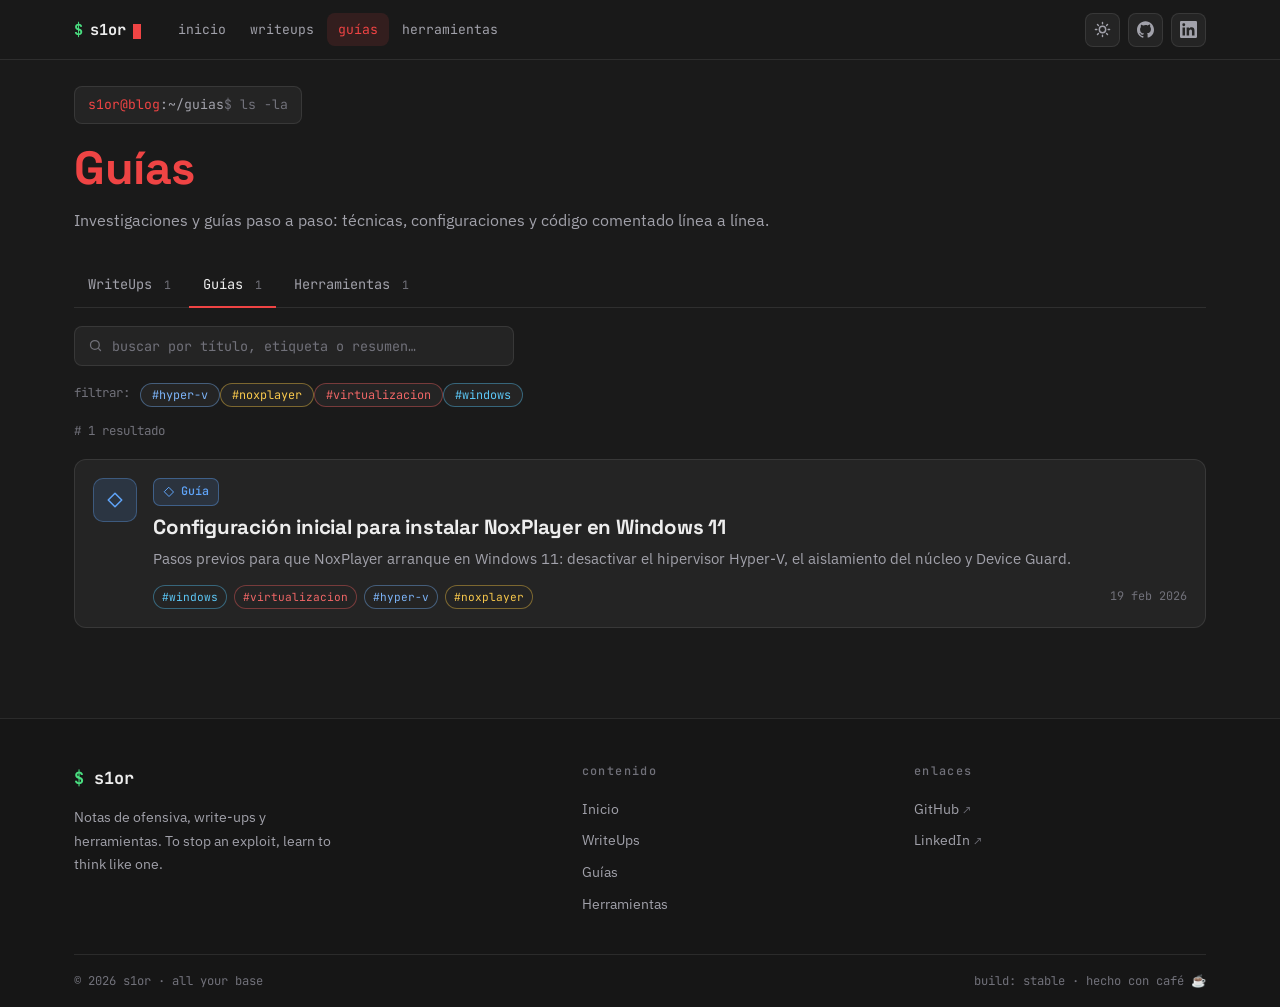
==== guides.html @ 3f30e808 "toda la pagina inicial sin modificaciones" ====
<!DOCTYPE html>
<html lang="es" data-theme="dark">
<head>
  <meta charset="UTF-8">
  <meta name="viewport" content="width=device-width, initial-scale=1">
  <title>Guías · s1or</title>
  <meta name="description" content="Guías e investigaciones de seguridad.">
  <link rel="icon" type="image/svg+xml" href="assets/icons/favicon.svg">
  <script>(function(){try{var t=localStorage.getItem('blog-theme');document.documentElement.setAttribute('data-theme',t||'dark');}catch(e){}})();</script>
  <link rel="preconnect" href="https://fonts.googleapis.com">
  <link rel="preconnect" href="https://fonts.gstatic.com" crossorigin>
  <link href="https://fonts.googleapis.com/css2?family=Space+Grotesk:wght@500;600;700&family=IBM+Plex+Sans:wght@400;500;600&family=JetBrains+Mono:wght@400;500;700&display=swap" rel="stylesheet">
  <link rel="stylesheet" href="css/theme.css">
  <link rel="stylesheet" href="css/components.css">
  <link rel="stylesheet" href="css/animations.css">
</head>
<body data-page="guides">

  <header class="site-header">
    <div class="wrap">
      <a class="brand" href="index.html"><span class="brand__dollar">$</span><b>s1or</b><span class="brand__cursor"></span></a>
      <nav class="nav">
        <a href="index.html" data-page="home">inicio</a>
        <a href="writeups.html" data-page="writeups">writeups</a>
        <a href="guides.html" data-page="guides">guías</a>
        <a href="tools.html" data-page="tools">herramientas</a>
      </nav>
      <div class="header-tools">
        
        <button class="icon-btn theme-toggle" data-theme-toggle aria-label="Cambiar tema"><svg class="ico-moon" viewBox="0 0 24 24" fill="none" stroke="currentColor" stroke-width="2" stroke-linecap="round" stroke-linejoin="round"><path d="M21 12.8A9 9 0 1 1 11.2 3 7 7 0 0 0 21 12.8z"/></svg><svg class="ico-sun" viewBox="0 0 24 24" fill="none" stroke="currentColor" stroke-width="2" stroke-linecap="round" stroke-linejoin="round"><circle cx="12" cy="12" r="4.5"/><path d="M12 2v2M12 20v2M4.9 4.9l1.4 1.4M17.7 17.7l1.4 1.4M2 12h2M20 12h2M4.9 19.1l1.4-1.4M17.7 6.3l1.4-1.4"/></svg></button>
        <a class="icon-btn" href="https://github.com/" target="_blank" rel="noopener" aria-label="GitHub"><svg viewBox="0 0 24 24" fill="currentColor" aria-hidden="true"><path d="M12 .297c-6.63 0-12 5.373-12 12 0 5.303 3.438 9.8 8.205 11.385.6.113.82-.258.82-.577 0-.285-.01-1.04-.015-2.04-3.338.724-4.042-1.61-4.042-1.61-.546-1.387-1.333-1.756-1.333-1.756-1.089-.745.083-.729.083-.729 1.205.084 1.839 1.237 1.839 1.237 1.07 1.834 2.807 1.304 3.492.997.107-.775.418-1.305.762-1.604-2.665-.305-5.467-1.334-5.467-5.931 0-1.311.469-2.381 1.236-3.221-.124-.303-.535-1.524.117-3.176 0 0 1.008-.322 3.301 1.23A11.5 11.5 0 0 1 12 5.803c1.02.005 2.047.138 3.006.404 2.291-1.552 3.297-1.23 3.297-1.23.653 1.653.242 2.874.118 3.176.77.84 1.235 1.911 1.235 3.221 0 4.609-2.807 5.624-5.479 5.921.43.372.823 1.102.823 2.222 0 1.606-.014 2.898-.014 3.293 0 .322.216.694.825.576C20.565 22.092 24 17.592 24 12.297c0-6.627-5.373-12-12-12"/></svg></a>
        <a class="icon-btn" href="https://www.linkedin.com/" target="_blank" rel="noopener" aria-label="LinkedIn"><svg viewBox="0 0 24 24" fill="currentColor" aria-hidden="true"><path d="M20.447 20.452h-3.554v-5.569c0-1.328-.027-3.037-1.852-3.037-1.853 0-2.136 1.445-2.136 2.939v5.667H9.351V9h3.414v1.561h.046c.477-.9 1.637-1.85 3.37-1.85 3.601 0 4.267 2.37 4.267 5.455v6.286zM5.337 7.433a2.062 2.062 0 0 1-2.063-2.065 2.064 2.064 0 1 1 2.063 2.065zm1.782 13.019H3.555V9h3.564v11.452zM22.225 0H1.771C.792 0 0 .774 0 1.729v20.542C0 23.227.792 24 1.771 24h20.451C23.2 24 24 23.227 24 22.271V1.729C24 .774 23.2 0 22.225 0z"/></svg></a>
        <button class="icon-btn nav-toggle" data-nav-toggle aria-label="Abrir menú"><svg viewBox="0 0 24 24" fill="none" stroke="currentColor" stroke-width="2" stroke-linecap="round"><path d="M4 7h16M4 12h16M4 17h16"/></svg></button>
      </div>
    </div>
  </header>
  <main class="wrap">
    <div class="list-head">
      <div class="term-prompt"><span class="u">s1or@blog</span><span class="p">:~/guias</span><span class="c">$ ls -la</span></div>
      <h1>Guías</h1>
      <p class="list-head__desc">Investigaciones y guías paso a paso: técnicas, configuraciones y código comentado línea a línea.</p>
    </div>
    <div class="section-tabs" data-section-tabs></div>
    <div class="list-search"><svg viewBox="0 0 24 24" fill="none" stroke="currentColor" stroke-width="2" stroke-linecap="round"><circle cx="11" cy="11" r="7"/><path d="m20 20-3-3"/></svg><input type="search" data-search placeholder="buscar por título, etiqueta o resumen…" aria-label="Buscar"></div>
    <div class="filterbar"><span class="filterbar__label">filtrar:</span><div class="tag-filter" data-tagfilter></div></div>
    <p class="result-count" data-result-count></p>
    <div id="listing" class="cards" data-type="guides"></div>
  </main>

  <footer class="site-footer">
    <div class="wrap">
      <div class="footer-grid">
        <div class="footer-brand">
          <div class="footer-brand__name"><span class="brand__dollar">$</span> s1or</div>
          <p class="footer-brand__desc">Notas de ofensiva, write-ups y herramientas. To stop an exploit, learn to think like one.</p>
        </div>
        <div class="footer-col">
          <h4>contenido</h4>
          <a href="index.html">Inicio</a>
          <a href="writeups.html">WriteUps</a>
          <a href="guides.html">Guías</a>
          <a href="tools.html">Herramientas</a>
        </div>
        <div class="footer-col">
          <h4>enlaces</h4>
          <a href="https://github.com/" target="_blank" rel="noopener">GitHub <span class="ext">↗</span></a>
          <a href="https://www.linkedin.com/" target="_blank" rel="noopener">LinkedIn <span class="ext">↗</span></a>
        </div>
      </div>
      <div class="footer-bottom">
        <span>© <span id="year"></span> s1or · all your base</span>
        <span>build: stable · hecho con café ☕</span>
      </div>
    </div>
  </footer>
  <script src="js/app.js"></script>
  <script src="js/listing.js"></script>
</body>
</html>
---- css/theme.css ----
/* ============================================================================
   theme.css — tokens, base, cabecera y pie
   Paleta: gris neutro · rojo (#ef4444) · acentos por tipo
   ========================================================================== */

:root {
  --font-display: "Space Grotesk", system-ui, -apple-system, sans-serif;
  --font-body: "IBM Plex Sans", system-ui, -apple-system, sans-serif;
  --font-mono: "JetBrains Mono", ui-monospace, "SF Mono", Menlo, monospace;

  /* superficies (oscuro) */
  --bg: #1a1a1a;
  --bg-1: #242424;
  --bg-2: #161616;
  --bg-3: #2e2e2e;
  --text: #ededed;
  --text-dim: #a1a1aa;
  --text-faint: #71717a;
  --border: rgba(255, 255, 255, .09);
  --border-strong: rgba(255, 255, 255, .16);

  /* acentos */
  --red: #ef4444;
  --red-bright: #f87171;
  --red-bg: rgba(239, 68, 68, .12);
  --red-glow: rgba(239, 68, 68, .28);
  --green: #4ade80;
  --blue: #60a5fa;
  --purple: #a78bfa;
  --amber: #fbbf24;

  /* color por tipo de contenido */
  --t-writeups: var(--green);
  --t-guides: var(--blue);
  --t-tools: var(--purple);

  /* callouts */
  --c-note: var(--blue); --c-info: #38bdf8; --c-tip: var(--green); --c-success: var(--green);
  --c-example: var(--purple); --c-question: var(--amber); --c-warning: var(--amber);
  --c-danger: var(--red); --c-quote: var(--text-faint);

  /* tokens de código */
  --tok-kw: #f472b6; --tok-str: var(--green); --tok-com: #6b7280; --tok-num: var(--amber); --tok-flag: var(--blue);

  --radius: 12px; --radius-sm: 8px; --maxw: 1180px; --header-h: 60px;
  --ease: cubic-bezier(.22, .61, .36, 1);
}

[data-theme="light"] {
  --bg: #f4f4f3; --bg-1: #ffffff; --bg-2: #f0efed; --bg-3: #e7e6e3;
  --text: #18181b; --text-dim: #52525b; --text-faint: #8a8a92;
  --border: rgba(0, 0, 0, .10); --border-strong: rgba(0, 0, 0, .18);
  --red: #dc2626; --red-bright: #ef4444; --red-bg: rgba(220, 38, 38, .08); --red-glow: rgba(220, 38, 38, .2);
  --green: #16a34a; --blue: #2563eb; --purple: #7c3aed; --amber: #b45309;
  --c-info: #0284c7;
  --tok-kw: #be185d; --tok-str: #15803d; --tok-com: #9ca3af; --tok-num: #b45309; --tok-flag: #2563eb;
}

/* ---------- reset ---------- */
*, *::before, *::after { box-sizing: border-box; }
html { scroll-behavior: smooth; scroll-padding-top: calc(var(--header-h) + 20px); }
body {
  margin: 0; background: var(--bg); color: var(--text);
  font-family: var(--font-body); font-size: 16px; line-height: 1.65;
  -webkit-font-smoothing: antialiased; text-rendering: optimizeLegibility;
  transition: background .3s var(--ease), color .3s var(--ease);
}
a { color: inherit; text-decoration: none; }
img { max-width: 100%; display: block; }
button { font-family: inherit; cursor: pointer; }

.wrap { width: 100%; max-width: var(--maxw); margin: 0 auto; padding: 0 24px; }
.sr-only { position: absolute; width: 1px; height: 1px; overflow: hidden; clip: rect(0 0 0 0); }

/* ---------- cabecera ---------- */
.site-header {
  position: sticky; top: 0; z-index: 50; height: var(--header-h); display: flex; align-items: center;
  background: color-mix(in srgb, var(--bg) 82%, transparent);
  backdrop-filter: blur(14px) saturate(140%); border-bottom: 1px solid var(--border);
}
.site-header .wrap { display: flex; align-items: center; gap: 8px; }
.brand { display: flex; align-items: center; gap: 7px; font-family: var(--font-mono); font-size: .95rem; margin-right: 18px; }
.brand .brand__dollar { color: var(--green); font-weight: 700; }
.brand b { color: var(--text); font-weight: 700; }
.brand .brand__cursor { width: 8px; height: 1.05em; background: var(--red); display: inline-block; transform: translateY(2px); animation: blink 1.1s steps(1) infinite; }

.nav { display: flex; align-items: center; gap: 2px; }
.nav a { font-family: var(--font-mono); font-size: .82rem; color: var(--text-dim); padding: 6px 11px; border-radius: var(--radius-sm); transition: color .2s, background .2s; }
.nav a:hover { color: var(--text); background: var(--bg-1); }
.nav a.is-active { color: var(--red); background: var(--red-bg); }

.header-tools { display: flex; align-items: center; gap: 8px; margin-left: auto; }
.header-search { display: flex; align-items: center; gap: 8px; background: var(--bg-1); border: 1px solid var(--border); border-radius: var(--radius-sm); padding: 0 11px; width: 190px; }
.header-search:focus-within { border-color: var(--red); box-shadow: 0 0 0 3px var(--red-bg); }
.header-search svg { width: 15px; height: 15px; color: var(--text-faint); flex: none; }
.header-search input { flex: 1; min-width: 0; background: none; border: none; outline: none; color: var(--text); font-family: var(--font-mono); font-size: .82rem; padding: 8px 0; }
.header-search input::placeholder { color: var(--text-faint); }

.icon-btn { display: grid; place-items: center; height: 34px; min-width: 34px; padding: 0 8px; border-radius: var(--radius-sm); background: var(--bg-1); border: 1px solid var(--border); color: var(--text-dim); font-family: var(--font-mono); font-size: .76rem; transition: color .2s, border-color .2s, transform .2s var(--ease); }
.icon-btn:hover { color: var(--text); border-color: var(--border-strong); transform: translateY(-1px); }
.icon-btn svg { width: 17px; height: 17px; }
[data-theme="dark"] .ico-moon { display: none; }
[data-theme="light"] .ico-sun { display: none; }
.nav-toggle { display: none; }

/* ---------- pie (multi-columna) ---------- */
.site-footer { margin-top: 90px; border-top: 1px solid var(--border); background: var(--bg-2); }
.footer-grid { display: grid; grid-template-columns: 1.6fr 1fr 1fr; gap: 40px; padding: 46px 0 34px; }
.footer-brand__name { font-family: var(--font-mono); font-size: 1.05rem; font-weight: 700; }
.footer-brand__name .brand__dollar { color: var(--green); }
.footer-brand__desc { color: var(--text-dim); font-size: .9rem; max-width: 34ch; margin: 12px 0 0; }
.footer-col h4 { font-family: var(--font-mono); font-size: .74rem; letter-spacing: .12em; text-transform: lowercase; color: var(--text-faint); font-weight: 500; margin: 0 0 14px; }
.footer-col a { display: block; color: var(--text-dim); font-size: .9rem; padding: 4px 0; transition: color .2s; }
.footer-col a:hover { color: var(--red); }
.footer-col a .ext { color: var(--text-faint); font-size: .8em; }
.footer-bottom { border-top: 1px solid var(--border); padding: 16px 0; display: flex; justify-content: space-between; gap: 16px; flex-wrap: wrap; font-family: var(--font-mono); font-size: .76rem; color: var(--text-faint); }

/* ---------- encabezados base ---------- */
h1, h2, h3, h4 { font-family: var(--font-display); line-height: 1.15; letter-spacing: -.01em; }
.eyebrow { font-family: var(--font-mono); font-size: .76rem; letter-spacing: .1em; color: var(--text-faint); }

/* ---------- prompt de terminal (encabezado de listados) ---------- */
.term-prompt { display: inline-flex; align-items: center; gap: 0; font-family: var(--font-mono); font-size: .82rem; padding: 7px 13px; background: var(--bg-1); border: 1px solid var(--border); border-radius: var(--radius-sm); color: var(--text-faint); }
.term-prompt .u { color: var(--red); } .term-prompt .p { color: var(--text-dim); } .term-prompt .c { color: var(--text-faint); }

/* ---------- botón de retroceder (estilo terminal, sin caja) ---------- */
.back-btn { display: inline-flex; align-items: center; gap: 8px; font-family: var(--font-mono); font-size: .86rem; color: var(--text-dim); padding: 6px 2px; background: none; border: none; transition: color .2s, transform .2s var(--ease); }
.back-btn:hover { color: var(--red); transform: translateX(-3px); }
.back-btn .arrow { display: inline-flex; color: var(--red); }
.back-btn .arrow svg { width: 16px; height: 16px; }
.back-btn__kw { color: var(--green); }
.back-btn__pth { color: var(--text-dim); }
.back-btn:hover .back-btn__pth { color: var(--red); }

/* móvil */
@media (max-width: 820px) {
  .header-search { display: none; }
}
@media (max-width: 720px) {
  .nav { position: fixed; inset: var(--header-h) 0 auto 0; flex-direction: column; align-items: stretch; background: var(--bg-1); border-bottom: 1px solid var(--border); padding: 10px; gap: 2px; transform: translateY(-12px); opacity: 0; pointer-events: none; transition: .25s var(--ease); z-index: 49; }
  .nav.open { transform: none; opacity: 1; pointer-events: auto; }
  .nav a { padding: 12px; }
  .nav-toggle { display: grid; }
  .footer-grid { grid-template-columns: 1fr; gap: 28px; }
  .wrap { padding: 0 18px; }
}
---- css/components.css ----
/* ============================================================================
   components.css — hero, terminal, módulos, badges, tarjetas, listados, post
   ========================================================================== */

/* ---------- HERO de portada (dos columnas) ---------- */
.home-hero { padding: 54px 0 30px; }
.home-hero__grid { display: grid; grid-template-columns: 1.05fr .95fr; gap: 48px; align-items: center; }
.status-pill { display: inline-flex; align-items: center; gap: 8px; font-family: var(--font-mono); font-size: .76rem; color: var(--text-dim); border: 1px solid var(--border); background: var(--bg-1); border-radius: 999px; padding: 5px 13px; }
.status-pill .dot { width: 8px; height: 8px; border-radius: 50%; background: var(--green); box-shadow: 0 0 8px var(--green); animation: pulse 2.2s var(--ease) infinite; }
.wordmark { font-family: var(--font-display); font-weight: 700; font-size: clamp(4rem, 12vw, 8rem); line-height: .92; letter-spacing: -.03em; margin: 22px 0 0; display: inline-flex; align-items: flex-end; }
.wordmark .cursor-block { width: clamp(28px, 5vw, 52px); height: clamp(14px, 2.4vw, 24px); background: var(--red); margin-left: 10px; margin-bottom: clamp(8px, 1.6vw, 16px); border-radius: 3px; animation: blink 1.15s steps(1) infinite; }
.home-hero__lead { font-size: clamp(1.05rem, 1.8vw, 1.25rem); color: var(--text-faint); max-width: 46ch; margin: 22px 0 28px; }
.home-hero__lead b { color: var(--text); font-weight: 600; }
.hero-actions { display: flex; gap: 12px; flex-wrap: wrap; }
.btn { display: inline-flex; align-items: center; gap: 8px; font-family: var(--font-mono); font-size: .85rem; padding: 11px 18px; border-radius: var(--radius-sm); border: 1px solid transparent; transition: transform .2s var(--ease), background .2s, border-color .2s; }
.btn:hover { transform: translateY(-2px); }
.btn--primary { background: var(--red); color: #fff; }
.btn--primary:hover { background: var(--red-bright); }
.btn--ghost { background: transparent; border-color: var(--border-strong); color: var(--text); }
.btn--ghost:hover { border-color: var(--text-dim); background: var(--bg-1); }

/* ---------- terminal animada ---------- */
.terminal { background: var(--bg-2); border: 1px solid var(--border); border-radius: var(--radius); overflow: hidden; box-shadow: 0 30px 60px -30px rgba(0,0,0,.6); }
.terminal__bar { display: flex; align-items: center; gap: 8px; padding: 11px 14px; background: color-mix(in srgb, var(--bg-3) 60%, var(--bg-2)); border-bottom: 1px solid var(--border); }
.terminal__dots { display: inline-flex; gap: 6px; }
.terminal__dots i { width: 11px; height: 11px; border-radius: 50%; }
.terminal__dots i:nth-child(1) { background: #ff5f56; } .terminal__dots i:nth-child(2) { background: #ffbd2e; } .terminal__dots i:nth-child(3) { background: #27c93f; }
.terminal__title { font-family: var(--font-mono); font-size: .76rem; color: var(--text-faint); margin-left: 6px; }
.terminal__body { padding: 18px 18px 22px; font-family: var(--font-mono); font-size: .84rem; line-height: 1.85; min-height: 220px; color: var(--green); }
.terminal__body .ln { white-space: pre-wrap; }
.terminal__body .prompt { color: var(--green); }
.terminal__body .cmd { color: #e6e6e6; }
.terminal__body .out { color: var(--green); opacity: .85; }
.terminal__body .ok { color: var(--green); }
.terminal__body .dir { color: var(--blue); }
.term-cursor { display: inline-block; width: 8px; height: 1.05em; background: var(--green); transform: translateY(2px); animation: blink 1.1s steps(1) infinite; }

/* ---------- cabecera de listado ---------- */
.list-head { padding: 26px 0 4px; }
.list-head .term-prompt { margin-bottom: 18px; }
.list-head h1 { font-size: clamp(2rem, 4.6vw, 2.9rem); font-weight: 700; margin: 0 0 12px; color: var(--red); }
.list-head__desc { color: var(--text-dim); max-width: 72ch; margin: 0; }

/* ---------- módulos (portada) ---------- */
.modules { display: grid; grid-template-columns: repeat(3, 1fr); gap: 18px; margin-top: 30px; }
.module { display: block; padding: 22px; background: var(--bg-1); border: 1px solid var(--border); border-radius: var(--radius); transition: transform .3s var(--ease), border-color .3s var(--ease), box-shadow .3s var(--ease); }
.module:hover { transform: translateY(-4px); border-color: color-mix(in srgb, var(--k, var(--red)) 50%, var(--border)); box-shadow: 0 18px 40px -24px color-mix(in srgb, var(--k, var(--red)) 50%, transparent); }
.module__top { display: flex; align-items: flex-start; justify-content: space-between; margin-bottom: 18px; }
.icon-sq { display: grid; place-items: center; width: 40px; height: 40px; border-radius: 10px; background: color-mix(in srgb, var(--ic, var(--red)) 14%, transparent); color: var(--ic, var(--red)); border: 1px solid color-mix(in srgb, var(--ic, var(--red)) 32%, transparent); }
.icon-sq svg { width: 18px; height: 18px; }
.icon-sq--writeups { --ic: var(--t-writeups); } .icon-sq--guides { --ic: var(--t-guides); } .icon-sq--tools { --ic: var(--t-tools); }
.card__icon .icon-sq { width: 44px; height: 44px; }
.module__count { font-family: var(--font-mono); font-size: .76rem; color: var(--text-faint); }
.module__cmd { font-family: var(--font-mono); font-size: .8rem; color: var(--k, var(--red)); }
.module__title { font-family: var(--font-display); font-size: 1.4rem; font-weight: 700; margin: 6px 0 8px; }
.module__desc { color: var(--text-dim); font-size: .92rem; margin: 0; }

/* ---------- sección destacados ---------- */
.section-head { display: flex; align-items: baseline; justify-content: space-between; margin: 74px 0 20px; }
.section-head__title { font-family: var(--font-mono); font-size: .95rem; color: var(--text); }
.section-head__title .path { color: var(--red); }
.section-head__hint { font-family: var(--font-mono); font-size: .78rem; color: var(--text-faint); }

/* ---------- badges de tipo (por color) ---------- */
.kind { display: inline-flex; align-items: center; gap: 6px; font-family: var(--font-mono); font-size: .73rem; font-weight: 500; padding: 3px 9px; border-radius: 7px; border: 1px solid color-mix(in srgb, var(--k) 40%, transparent); background: color-mix(in srgb, var(--k) 12%, transparent); color: var(--k); }
.kind svg { width: 12px; height: 12px; }
.kind--writeups { --k: var(--t-writeups); } .kind--guides { --k: var(--t-guides); } .kind--tools { --k: var(--t-tools); }
.badge { display: inline-flex; align-items: center; font-family: var(--font-mono); font-size: .72rem; padding: 3px 9px; border-radius: 7px; border: 1px solid var(--border-strong); color: var(--text-dim); }
.badge--level { border-color: color-mix(in srgb, var(--green) 50%, transparent); color: var(--green); }
.badge--level.lvl-medium { border-color: color-mix(in srgb, var(--amber) 50%, transparent); color: var(--amber); }
.badge--level.lvl-hard { border-color: color-mix(in srgb, var(--red) 50%, transparent); color: var(--red); }
.badge--date { border: none; color: var(--text-faint); }

/* ---------- etiquetas / hashtags (filtros con color) ---------- */
.tag { font-family: var(--font-mono); font-size: .74rem; border-radius: 999px; padding: 3px 11px; white-space: nowrap; border: 1px solid var(--border-strong); color: var(--text-dim); background: var(--bg-1); transition: color .2s, border-color .2s, background .2s; }
button.tag { cursor: pointer; }
button.tag:hover { color: var(--text); border-color: var(--c, var(--red)); }
button.tag.is-on { background: var(--c, var(--red)); border-color: var(--c, var(--red)); color: #0b0b0b; font-weight: 600; }
/* matiz por etiqueta */
.tag[data-hue="0"] { --c: var(--red); color: color-mix(in srgb, var(--red) 80%, var(--text)); border-color: color-mix(in srgb, var(--red) 35%, var(--border)); }
.tag[data-hue="1"] { --c: var(--blue); color: color-mix(in srgb, var(--blue) 80%, var(--text)); border-color: color-mix(in srgb, var(--blue) 35%, var(--border)); }
.tag[data-hue="2"] { --c: var(--green); color: color-mix(in srgb, var(--green) 80%, var(--text)); border-color: color-mix(in srgb, var(--green) 35%, var(--border)); }
.tag[data-hue="3"] { --c: var(--purple); color: color-mix(in srgb, var(--purple) 80%, var(--text)); border-color: color-mix(in srgb, var(--purple) 35%, var(--border)); }
.tag[data-hue="4"] { --c: var(--amber); color: color-mix(in srgb, var(--amber) 80%, var(--text)); border-color: color-mix(in srgb, var(--amber) 35%, var(--border)); }
.tag[data-hue="5"] { --c: #38bdf8; color: color-mix(in srgb, #38bdf8 80%, var(--text)); border-color: color-mix(in srgb, #38bdf8 35%, var(--border)); }

/* ---------- listado: tabs + filtros ---------- */
.section-tabs { display: flex; gap: 4px; border-bottom: 1px solid var(--border); margin: 26px 0 18px; }
.list-search { display: flex; align-items: center; gap: 9px; background: var(--bg-1); border: 1px solid var(--border); border-radius: var(--radius-sm); padding: 0 13px; margin: 0 0 14px; max-width: 440px; transition: border-color .2s, box-shadow .2s; }
.list-search:focus-within { border-color: var(--red); box-shadow: 0 0 0 3px var(--red-bg); }
.list-search svg { width: 15px; height: 15px; color: var(--text-faint); flex: none; }
.list-search input { flex: 1; min-width: 0; background: none; border: none; outline: none; color: var(--text); font-family: var(--font-mono); font-size: .84rem; padding: 10px 0; }
.list-search input::placeholder { color: var(--text-faint); }
.section-tabs a { font-family: var(--font-mono); font-size: .85rem; color: var(--text-dim); padding: 10px 14px; border-bottom: 2px solid transparent; margin-bottom: -1px; transition: color .2s, border-color .2s; }
.section-tabs a:hover { color: var(--text); }
.section-tabs a.is-active { color: var(--text); border-bottom-color: var(--red); }
.section-tabs a .n { color: var(--text-faint); font-size: .85em; margin-left: 4px; }
.filterbar { display: flex; align-items: center; gap: 10px; flex-wrap: wrap; margin-bottom: 14px; }
.filterbar__label { font-family: var(--font-mono); font-size: .78rem; color: var(--text-faint); }
.result-count { font-family: var(--font-mono); font-size: .78rem; color: var(--text-faint); margin: 0 0 18px; }

/* ---------- tarjetas (listado horizontal) ---------- */
.cards { display: flex; flex-direction: column; gap: 14px; }
.card { display: flex; gap: 16px; padding: 18px; background: var(--bg-1); border: 1px solid var(--border); border-radius: var(--radius); transition: transform .25s var(--ease), border-color .25s var(--ease), box-shadow .25s var(--ease); }
.card:hover { transform: translateY(-3px); border-color: color-mix(in srgb, var(--k, var(--red)) 45%, var(--border)); box-shadow: 0 16px 34px -24px rgba(0,0,0,.6); }
.card__icon { flex: none; }
.card__body { flex: 1; min-width: 0; }
.card__badges { display: flex; align-items: center; gap: 7px; flex-wrap: wrap; margin-bottom: 9px; }
.card__title { font-family: var(--font-display); font-size: 1.28rem; font-weight: 700; margin: 0 0 7px; line-height: 1.25; }
.card__summary { color: var(--text-dim); font-size: .92rem; margin: 0 0 13px; }
.card__foot { display: flex; align-items: center; justify-content: space-between; gap: 12px; }
.card__tags { display: flex; gap: 7px; flex-wrap: wrap; }
.card__tags .tag { font-size: .7rem; padding: 2px 8px; }
.card__date { font-family: var(--font-mono); font-size: .74rem; color: var(--text-faint); flex: none; }
.empty { padding: 50px 20px; text-align: center; color: var(--text-faint); font-family: var(--font-mono); font-size: .9rem; }

/* compactas en destacados (portada) */
.cards--grid { display: grid; grid-template-columns: repeat(3, 1fr); gap: 16px; }
.cards--grid .card { flex-direction: column; gap: 12px; }

/* ============================================================================
   PÁGINA DE ENTRADA
   ========================================================================== */
.post-layout { display: grid; grid-template-columns: minmax(0, 1fr) 240px; gap: 48px; align-items: start; padding-top: 26px; }
.post-head { margin-bottom: 30px; }
.post-head .back-btn { margin-bottom: 18px; }
.post-head__badges { display: flex; align-items: center; gap: 8px; flex-wrap: wrap; margin-bottom: 16px; }
.post-head h1 { font-size: clamp(2rem, 4.6vw, 3.1rem); font-weight: 700; margin: 0 0 16px; color: var(--red); }
.post-head__lead { color: var(--text-dim); font-size: 1.1rem; max-width: 64ch; margin: 0 0 16px; }
.post-head__tags { display: flex; gap: 8px; flex-wrap: wrap; margin-bottom: 18px; }
.post-head__intro { font-size: .96rem; color: var(--text-dim); padding: 14px 16px; background: var(--bg-1); border: 1px solid var(--border); border-left: 3px solid var(--red); border-radius: var(--radius-sm); }
.post-head__intro strong { color: var(--text); }
.post-head__intro code { font-family: var(--font-mono); font-size: .86em; background: var(--bg-2); border: 1px solid var(--border); border-radius: 5px; padding: .1em .4em; color: var(--red-bright); }

/* contenido renderizado */
.post-content { font-size: 1.02rem; }
.post-content > *:first-child { margin-top: 0; }
.post-content h1 { font-size: 1.85rem; margin: 2.3em 0 .7em; }
.post-content h2 { font-size: 1.5rem; margin: 1.9em 0 .6em; }
.post-content h3 { font-size: 1.2rem; margin: 1.5em 0 .5em; }
.post-content h1::before, .post-content h2::before { content: "# "; color: var(--red); font-family: var(--font-mono); font-weight: 400; }
.post-content h3::before { content: "## "; color: var(--text-faint); font-family: var(--font-mono); font-weight: 400; font-size: .85em; }
.post-content p { margin: 1em 0; }
.post-content a { color: var(--red-bright); border-bottom: 1px solid color-mix(in srgb, var(--red) 35%, transparent); }
.post-content a:hover { border-bottom-color: var(--red); }
.post-content strong { color: var(--text); font-weight: 700; }
.post-content .md-list { margin: 1em 0; padding-left: 1.4em; }
.post-content .md-list li { margin: .4em 0; }
.post-content .md-list li::marker { color: var(--red); }
.post-content img { border-radius: var(--radius-sm); border: 1px solid var(--border); margin: 1.4em 0; }
.post-content hr.rule { border: none; height: 1px; background: linear-gradient(90deg, var(--border-strong), transparent); margin: 2.2em 0; }
.inline-code { font-family: var(--font-mono); font-size: .86em; background: var(--bg-2); border: 1px solid var(--border); border-radius: 5px; padding: .12em .42em; color: var(--red-bright); }

/* bloque de código */
.codeblock { margin: 1.4em 0; border: 1px solid var(--border); border-radius: var(--radius); overflow: hidden; background: var(--bg-2); }
.codeblock__bar { display: flex; align-items: center; gap: 10px; padding: 9px 14px; background: color-mix(in srgb, var(--bg-3) 55%, var(--bg-2)); border-bottom: 1px solid var(--border); }
.codeblock__dots { display: inline-flex; gap: 6px; }
.codeblock__dots i { width: 9px; height: 9px; border-radius: 50%; background: var(--text-faint); opacity: .4; }
.codeblock__lang { font-family: var(--font-mono); font-size: .74rem; color: var(--text-dim); }
.codeblock__lang .dollar { color: var(--green); }
.codeblock__copy { margin-left: auto; display: inline-flex; align-items: center; gap: 6px; font-family: var(--font-mono); font-size: .72rem; color: var(--text-dim); background: none; border: 1px solid var(--border); border-radius: 6px; padding: 4px 9px; transition: .2s; }
.codeblock__copy svg { width: 12px; height: 12px; }
.codeblock__copy:hover { color: var(--text); border-color: var(--border-strong); }
.codeblock__copy.copied { color: var(--green); border-color: var(--green); }
.codeblock pre { margin: 0; padding: 16px; overflow-x: auto; }
.codeblock code { font-family: var(--font-mono); font-size: .85rem; line-height: 1.7; color: var(--text); }
.tok-kw { color: var(--tok-kw); } .tok-str { color: var(--tok-str); } .tok-com { color: var(--tok-com); font-style: italic; }
.tok-num { color: var(--tok-num); } .tok-flag { color: var(--tok-flag); }

/* callouts */
.callout { --c: var(--c-note); margin: 1.5em 0; border-radius: var(--radius); overflow: hidden; background: color-mix(in srgb, var(--c) 8%, var(--bg-1)); border: 1px solid color-mix(in srgb, var(--c) 28%, var(--border)); border-left: 3px solid var(--c); }
.callout--note { --c: var(--c-note); } .callout--info { --c: var(--c-info); } .callout--tip { --c: var(--c-tip); }
.callout--success { --c: var(--c-success); } .callout--example { --c: var(--c-example); } .callout--question { --c: var(--c-question); }
.callout--warning { --c: var(--c-warning); } .callout--danger { --c: var(--c-danger); } .callout--quote { --c: var(--c-quote); }
.callout__title { display: flex; align-items: center; gap: 9px; padding: 11px 16px; font-family: var(--font-display); font-weight: 600; font-size: .98rem; color: color-mix(in srgb, var(--c) 75%, var(--text)); }
.callout__icon { display: grid; place-items: center; width: 22px; height: 22px; border-radius: 6px; font-size: .78rem; background: color-mix(in srgb, var(--c) 20%, transparent); color: var(--c); }
.callout__body { padding: 0 16px 4px; }
.callout__body > *:first-child { margin-top: 0; }
.callout__body > *:last-child { margin-bottom: 12px; }
.callout .callout { margin: 1em 0; }
.post-content blockquote.quote { margin: 1.4em 0; padding: 4px 18px; border-left: 3px solid var(--border-strong); color: var(--text-dim); }

/* tablas */
.table-wrap { overflow-x: auto; margin: 1.4em 0; }
.md-table { width: 100%; border-collapse: collapse; font-size: .92rem; }
.md-table th, .md-table td { text-align: left; padding: 9px 14px; border: 1px solid var(--border); }
.md-table th { background: var(--bg-2); font-family: var(--font-mono); font-size: .8rem; color: var(--text-dim); }
.md-table tr:nth-child(even) td { background: var(--bg-2); }

/* imagen pendiente */
.img-pending { display: flex; align-items: center; justify-content: center; gap: 9px; margin: 1.4em 0; padding: 38px 20px; text-align: center; background: repeating-linear-gradient(45deg, var(--bg-1), var(--bg-1) 11px, var(--bg-2) 11px, var(--bg-2) 22px); border: 1px dashed var(--border-strong); border-radius: var(--radius); }
.img-pending__icon { color: var(--text-faint); }
.img-pending__name { font-family: var(--font-mono); font-size: .82rem; color: var(--text-dim); }

/* TOC */
.toc { position: sticky; top: calc(var(--header-h) + 26px); align-self: start; }
.toc__head { font-family: var(--font-mono); font-size: .76rem; letter-spacing: .1em; color: var(--text-faint); padding: 0 0 12px 14px; display: flex; align-items: center; gap: 7px; }
.toc__head::before { content: "›"; color: var(--red); }
.toc__list { list-style: none; margin: 0; padding: 0; border-left: 1px solid var(--border); }
.toc__list a { display: block; padding: 6px 14px; font-size: .86rem; color: var(--text-faint); border-left: 2px solid transparent; margin-left: -1px; transition: color .2s, border-color .2s; line-height: 1.45; }
.toc__list a:hover { color: var(--text-dim); }
.toc__list a.lvl-3 { padding-left: 26px; font-size: .82rem; }
.toc__list a.is-active { color: var(--red); border-left-color: var(--red); }
.toc-mobile { display: none; }

@media (max-width: 980px) {
  .post-layout { grid-template-columns: 1fr; gap: 0; }
  .toc { display: none; }
  .toc-mobile { display: block; margin: 0 0 24px; border: 1px solid var(--border); border-radius: var(--radius); background: var(--bg-1); }
  .toc-mobile summary { font-family: var(--font-mono); font-size: .82rem; color: var(--text-dim); padding: 13px 16px; cursor: pointer; list-style: none; }
  .toc-mobile summary::before { content: "› "; color: var(--red); }
  .toc-mobile .toc__list { border: none; padding: 0 12px 12px; }
}
@media (max-width: 860px) {
  .home-hero__grid { grid-template-columns: 1fr; gap: 32px; }
  .modules, .cards--grid { grid-template-columns: 1fr; }
}
---- css/animations.css ----
/* ============================================================================
   animations.css — movimiento y efectos
   ========================================================================== */
@keyframes blink { 0%, 49% { opacity: 1; } 50%, 100% { opacity: 0; } }
@keyframes pulse { 0%, 100% { opacity: 1; transform: scale(1); } 50% { opacity: .55; transform: scale(.85); } }
@keyframes rise { from { opacity: 0; transform: translateY(14px); } to { opacity: 1; transform: none; } }

/* entrada escalonada al cargar */
[data-rise] { opacity: 0; animation: rise .6s var(--ease) forwards; }
[data-rise]:nth-child(1) { animation-delay: .02s; }
[data-rise]:nth-child(2) { animation-delay: .09s; }
[data-rise]:nth-child(3) { animation-delay: .16s; }
[data-rise]:nth-child(4) { animation-delay: .23s; }
[data-rise]:nth-child(5) { animation-delay: .30s; }
[data-rise]:nth-child(6) { animation-delay: .37s; }

/* revelado al hacer scroll */
.reveal { opacity: 0; transform: translateY(20px); transition: opacity .6s var(--ease), transform .6s var(--ease); }
.reveal.in { opacity: 1; transform: none; }

/* feedback al copiar */
@keyframes pop { 0% { transform: scale(1); } 40% { transform: scale(1.08); } 100% { transform: scale(1); } }
.codeblock__copy.copied { animation: pop .3s var(--ease); }

@media (prefers-reduced-motion: reduce) {
  *, *::before, *::after { animation-duration: .001ms !important; animation-iteration-count: 1 !important; transition-duration: .001ms !important; scroll-behavior: auto !important; }
  [data-rise], .reveal { opacity: 1 !important; transform: none !important; }
}
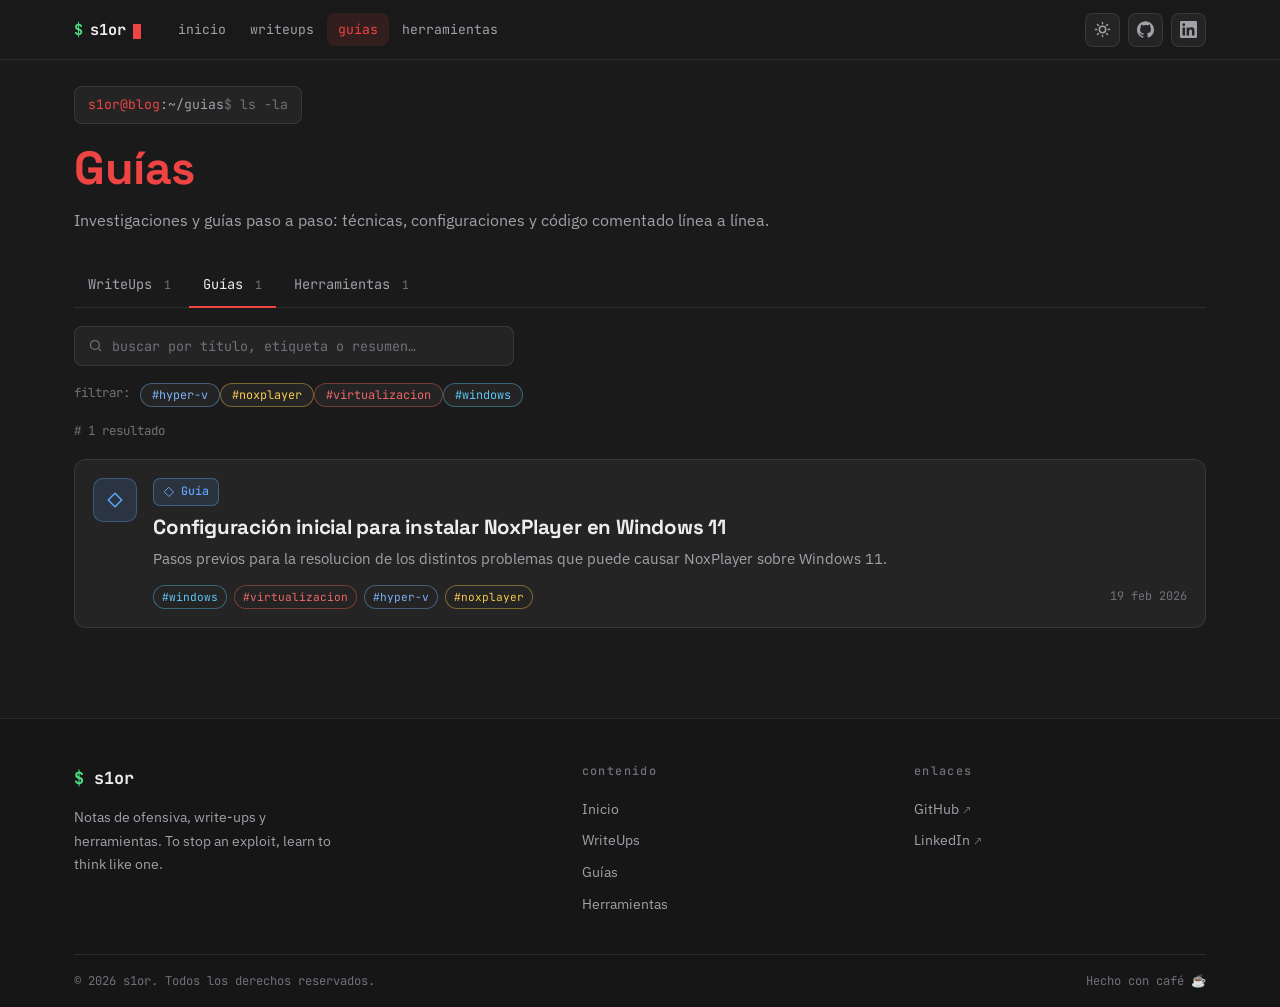
==== commit 60444e17: "Cambios iniciales |Footer|textos|etc|img en guias" ====
--- a/guides.html
+++ b/guides.html
@@ -3,7 +3,7 @@
 <head>
   <meta charset="UTF-8">
   <meta name="viewport" content="width=device-width, initial-scale=1">
-  <title>Guías · s1or</title>
+  <title>Guías by s1or</title>
   <meta name="description" content="Guías e investigaciones de seguridad.">
   <link rel="icon" type="image/svg+xml" href="assets/icons/favicon.svg">
   <script>(function(){try{var t=localStorage.getItem('blog-theme');document.documentElement.setAttribute('data-theme',t||'dark');}catch(e){}})();</script>
@@ -28,8 +28,8 @@
       <div class="header-tools">
         
         <button class="icon-btn theme-toggle" data-theme-toggle aria-label="Cambiar tema"><svg class="ico-moon" viewBox="0 0 24 24" fill="none" stroke="currentColor" stroke-width="2" stroke-linecap="round" stroke-linejoin="round"><path d="M21 12.8A9 9 0 1 1 11.2 3 7 7 0 0 0 21 12.8z"/></svg><svg class="ico-sun" viewBox="0 0 24 24" fill="none" stroke="currentColor" stroke-width="2" stroke-linecap="round" stroke-linejoin="round"><circle cx="12" cy="12" r="4.5"/><path d="M12 2v2M12 20v2M4.9 4.9l1.4 1.4M17.7 17.7l1.4 1.4M2 12h2M20 12h2M4.9 19.1l1.4-1.4M17.7 6.3l1.4-1.4"/></svg></button>
-        <a class="icon-btn" href="https://github.com/" target="_blank" rel="noopener" aria-label="GitHub"><svg viewBox="0 0 24 24" fill="currentColor" aria-hidden="true"><path d="M12 .297c-6.63 0-12 5.373-12 12 0 5.303 3.438 9.8 8.205 11.385.6.113.82-.258.82-.577 0-.285-.01-1.04-.015-2.04-3.338.724-4.042-1.61-4.042-1.61-.546-1.387-1.333-1.756-1.333-1.756-1.089-.745.083-.729.083-.729 1.205.084 1.839 1.237 1.839 1.237 1.07 1.834 2.807 1.304 3.492.997.107-.775.418-1.305.762-1.604-2.665-.305-5.467-1.334-5.467-5.931 0-1.311.469-2.381 1.236-3.221-.124-.303-.535-1.524.117-3.176 0 0 1.008-.322 3.301 1.23A11.5 11.5 0 0 1 12 5.803c1.02.005 2.047.138 3.006.404 2.291-1.552 3.297-1.23 3.297-1.23.653 1.653.242 2.874.118 3.176.77.84 1.235 1.911 1.235 3.221 0 4.609-2.807 5.624-5.479 5.921.43.372.823 1.102.823 2.222 0 1.606-.014 2.898-.014 3.293 0 .322.216.694.825.576C20.565 22.092 24 17.592 24 12.297c0-6.627-5.373-12-12-12"/></svg></a>
-        <a class="icon-btn" href="https://www.linkedin.com/" target="_blank" rel="noopener" aria-label="LinkedIn"><svg viewBox="0 0 24 24" fill="currentColor" aria-hidden="true"><path d="M20.447 20.452h-3.554v-5.569c0-1.328-.027-3.037-1.852-3.037-1.853 0-2.136 1.445-2.136 2.939v5.667H9.351V9h3.414v1.561h.046c.477-.9 1.637-1.85 3.37-1.85 3.601 0 4.267 2.37 4.267 5.455v6.286zM5.337 7.433a2.062 2.062 0 0 1-2.063-2.065 2.064 2.064 0 1 1 2.063 2.065zm1.782 13.019H3.555V9h3.564v11.452zM22.225 0H1.771C.792 0 0 .774 0 1.729v20.542C0 23.227.792 24 1.771 24h20.451C23.2 24 24 23.227 24 22.271V1.729C24 .774 23.2 0 22.225 0z"/></svg></a>
+        <a class="icon-btn" href="https://github.com/s1or-07" target="_blank" rel="noopener" aria-label="GitHub"><svg viewBox="0 0 24 24" fill="currentColor" aria-hidden="true"><path d="M12 .297c-6.63 0-12 5.373-12 12 0 5.303 3.438 9.8 8.205 11.385.6.113.82-.258.82-.577 0-.285-.01-1.04-.015-2.04-3.338.724-4.042-1.61-4.042-1.61-.546-1.387-1.333-1.756-1.333-1.756-1.089-.745.083-.729.083-.729 1.205.084 1.839 1.237 1.839 1.237 1.07 1.834 2.807 1.304 3.492.997.107-.775.418-1.305.762-1.604-2.665-.305-5.467-1.334-5.467-5.931 0-1.311.469-2.381 1.236-3.221-.124-.303-.535-1.524.117-3.176 0 0 1.008-.322 3.301 1.23A11.5 11.5 0 0 1 12 5.803c1.02.005 2.047.138 3.006.404 2.291-1.552 3.297-1.23 3.297-1.23.653 1.653.242 2.874.118 3.176.77.84 1.235 1.911 1.235 3.221 0 4.609-2.807 5.624-5.479 5.921.43.372.823 1.102.823 2.222 0 1.606-.014 2.898-.014 3.293 0 .322.216.694.825.576C20.565 22.092 24 17.592 24 12.297c0-6.627-5.373-12-12-12"/></svg></a>
+        <a class="icon-btn" href="https://www.linkedin.com/in/s10r07" target="_blank" rel="noopener" aria-label="LinkedIn"><svg viewBox="0 0 24 24" fill="currentColor" aria-hidden="true"><path d="M20.447 20.452h-3.554v-5.569c0-1.328-.027-3.037-1.852-3.037-1.853 0-2.136 1.445-2.136 2.939v5.667H9.351V9h3.414v1.561h.046c.477-.9 1.637-1.85 3.37-1.85 3.601 0 4.267 2.37 4.267 5.455v6.286zM5.337 7.433a2.062 2.062 0 0 1-2.063-2.065 2.064 2.064 0 1 1 2.063 2.065zm1.782 13.019H3.555V9h3.564v11.452zM22.225 0H1.771C.792 0 0 .774 0 1.729v20.542C0 23.227.792 24 1.771 24h20.451C23.2 24 24 23.227 24 22.271V1.729C24 .774 23.2 0 22.225 0z"/></svg></a>
         <button class="icon-btn nav-toggle" data-nav-toggle aria-label="Abrir menú"><svg viewBox="0 0 24 24" fill="none" stroke="currentColor" stroke-width="2" stroke-linecap="round"><path d="M4 7h16M4 12h16M4 17h16"/></svg></button>
       </div>
     </div>
@@ -63,13 +63,13 @@
         </div>
         <div class="footer-col">
           <h4>enlaces</h4>
-          <a href="https://github.com/" target="_blank" rel="noopener">GitHub <span class="ext">↗</span></a>
-          <a href="https://www.linkedin.com/" target="_blank" rel="noopener">LinkedIn <span class="ext">↗</span></a>
+          <a href="https://github.com/s1or-07" target="_blank" rel="noopener">GitHub <span class="ext">↗</span></a>
+          <a href="https://www.linkedin.com/in/s10r07" target="_blank" rel="noopener">LinkedIn <span class="ext">↗</span></a>
         </div>
       </div>
       <div class="footer-bottom">
-        <span>© <span id="year"></span> s1or · all your base</span>
-        <span>build: stable · hecho con café ☕</span>
+        <span>© <span id="year"></span> s1or. Todos los derechos reservados.</span>
+        <span>Hecho con café ☕</span>
       </div>
     </div>
   </footer>
